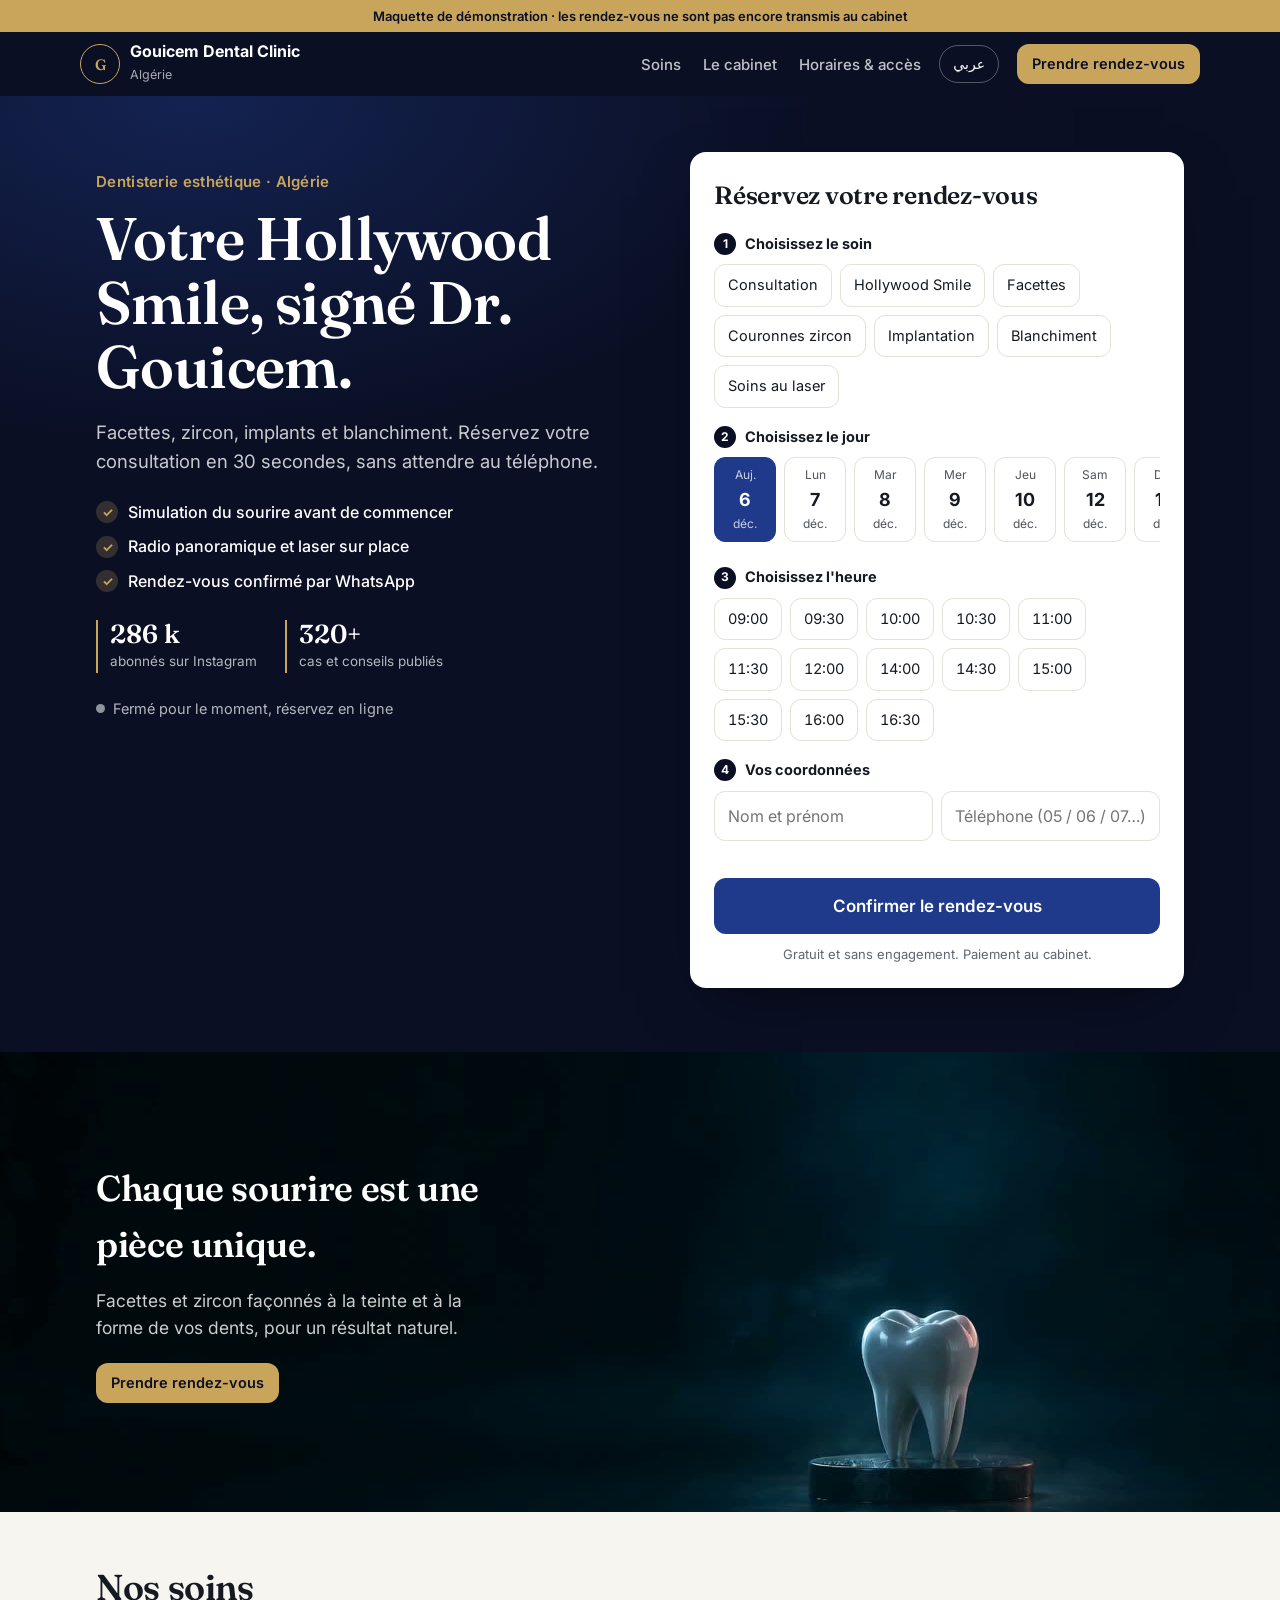
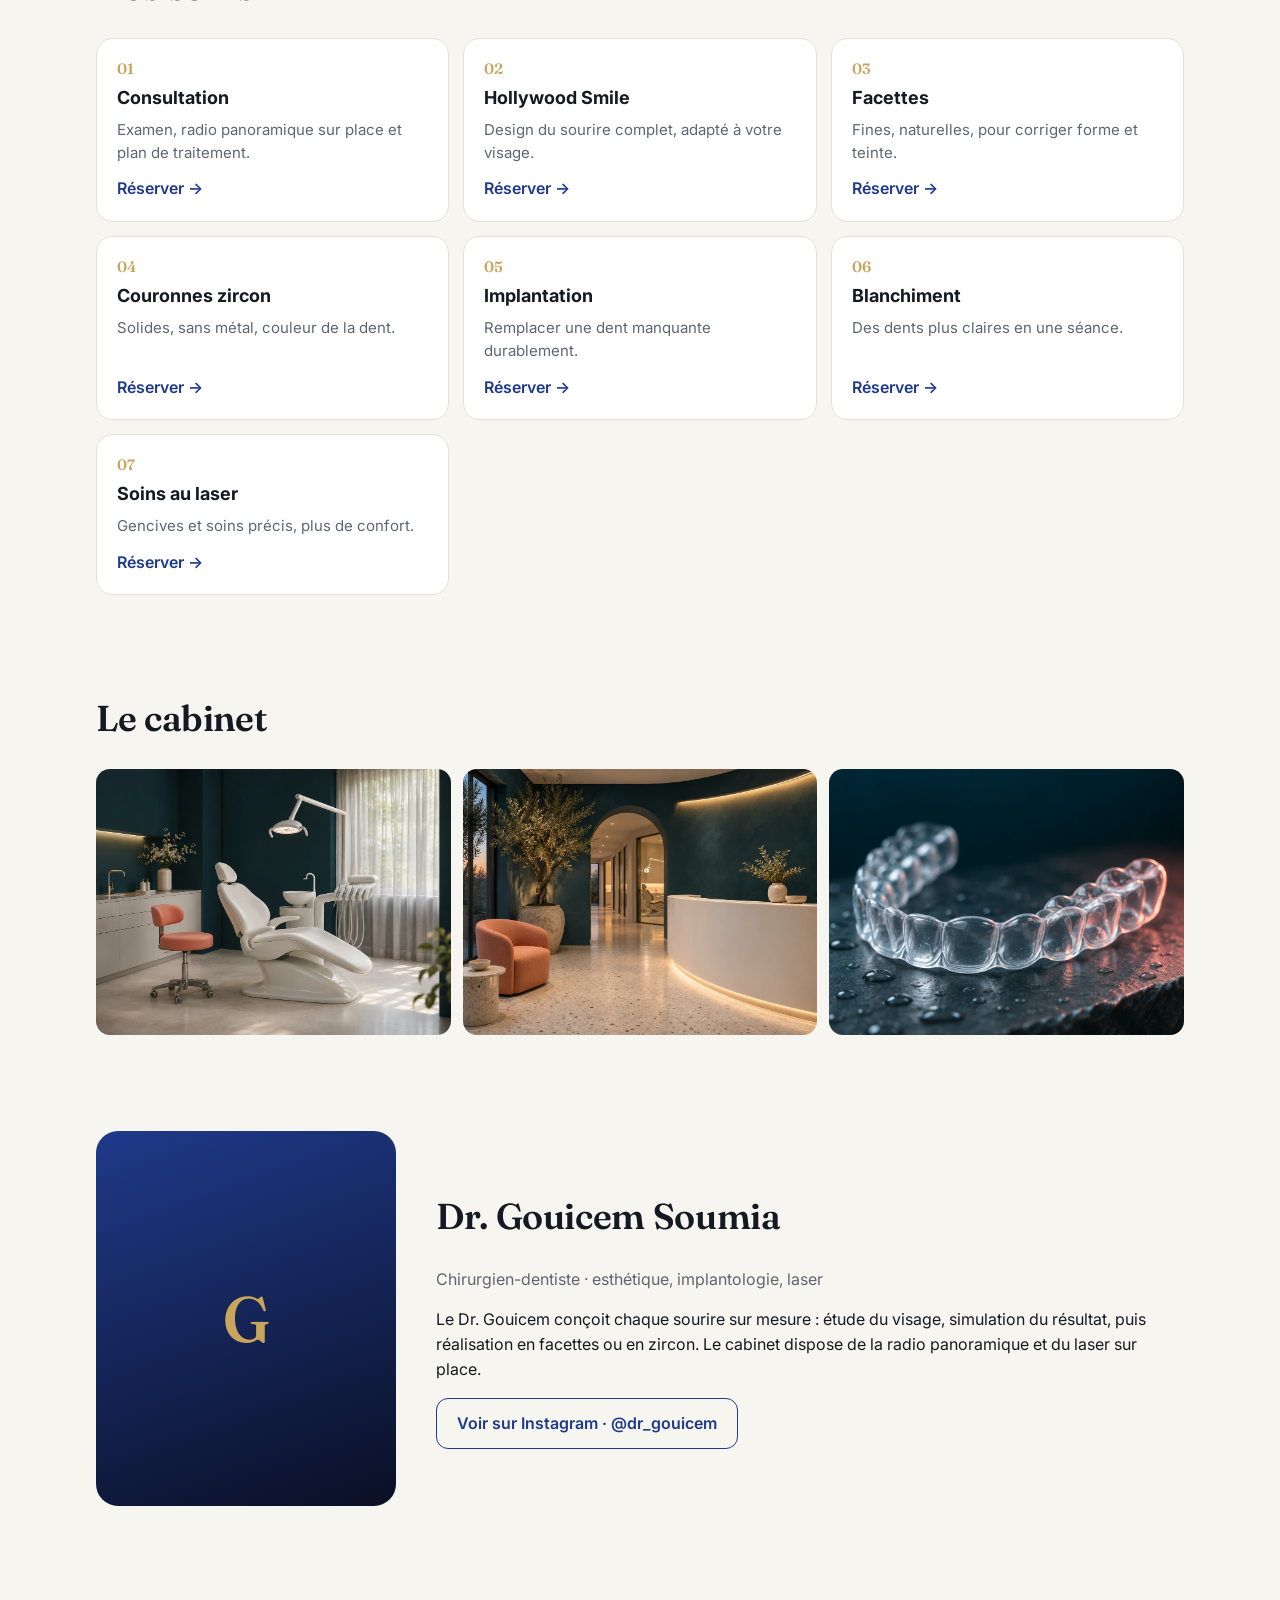
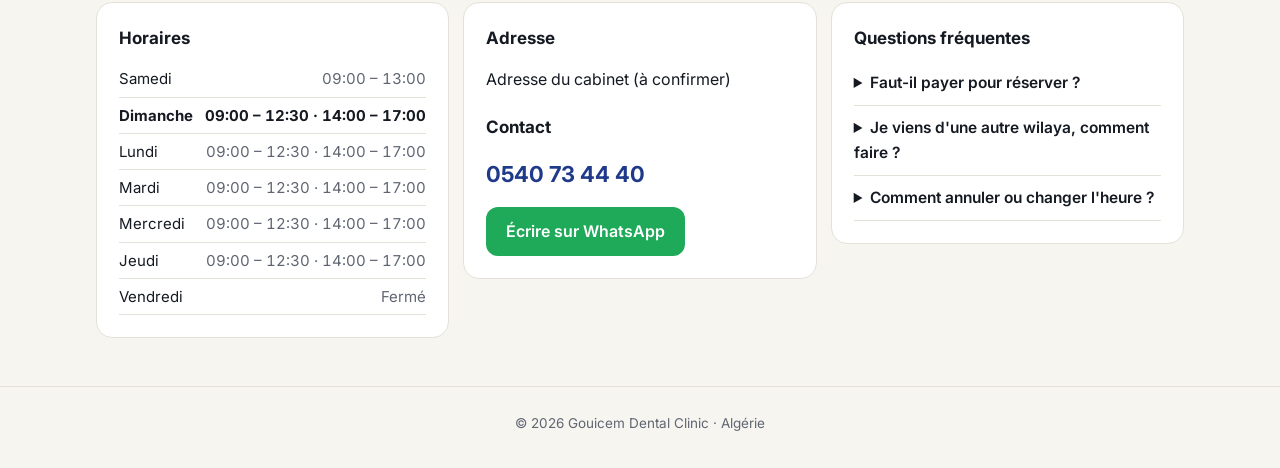
==== index.html @ 14fdd7ce "Demo site: Gouicem Dental Clinic (booking demo) Co-Authored-By: Claude Fable 5.2 <noreply@anthropic." ====
<!doctype html>
<html lang="fr" dir="ltr">
<head>
<meta charset="utf-8">
<meta name="viewport" content="width=device-width, initial-scale=1">
<title>Cabinet</title>
<meta name="description" content="">
<meta name="robots" content="noindex, nofollow">
<link rel="preconnect" href="https://fonts.googleapis.com">
<link rel="preconnect" href="https://fonts.gstatic.com" crossorigin>
<link href="https://fonts.googleapis.com/css2?family=Fraunces:opsz,wght@9..144,500;9..144,600&family=Inter:wght@400;500;600;700&family=Tajawal:wght@400;500;700&display=swap" rel="stylesheet">
<link rel="stylesheet" href="css/style.css">
</head>
<body>

<div class="demo-bar" id="demoBar" hidden></div>

<header class="top">
  <a class="brand" href="#"><span class="logo" id="logo"></span><span><b id="brandName"></b><small id="brandSub"></small></span></a>
  <nav>
    <a href="#soins" data-t="navSoins"></a>
    <a href="#cabinet" data-t="navCabinet"></a>
    <a href="#infos" data-t="navInfos"></a>
  </nav>
  <button class="lang" id="lang" type="button"></button>
  <a class="btn small" href="#rdv" data-t="cta"></a>
</header>

<main>
  <div class="hero-bg">
  <section class="hero">
    <div class="hero-text">
      <p class="eyebrow" id="eyebrow"></p>
      <h1 id="tagline"></h1>
      <p class="lead" id="intro"></p>
      <ul class="points" id="points"></ul>
      <div class="proof" id="proof"></div>
      <p class="open" id="openNow"></p>
    </div>

    <div class="card book" id="rdv">
      <form id="form" novalidate>
        <h2 data-t="bookTitle"></h2>
        <p class="step"><span>1</span><b data-t="s1"></b></p>
        <div class="chips" id="services"></div>
        <p class="step"><span>2</span><b data-t="s2"></b></p>
        <div class="days" id="days"></div>
        <p class="step"><span>3</span><b data-t="s3"></b></p>
        <div class="slots" id="slots"></div>
        <p class="step"><span>4</span><b data-t="s4"></b></p>
        <div class="fields">
          <input id="name" name="name" autocomplete="name" maxlength="60" required>
          <input id="phone" name="phone" type="tel" inputmode="tel" autocomplete="tel" maxlength="14" dir="ltr" required>
          <input name="website" class="hp" tabindex="-1" autocomplete="off" aria-hidden="true">
        </div>
        <p class="err" id="err" role="alert"></p>
        <button class="btn big" id="submit" type="submit" data-t="submit"></button>
        <p class="fine" data-t="fine"></p>
      </form>
      <div class="done" id="done" hidden>
        <div class="check">✓</div>
        <h2 data-t="doneTitle"></h2>
        <p class="recap" id="recap"></p>
        <a class="btn big wa" id="waConfirm" target="_blank" rel="noopener" data-t="doneWa"></a>
        <button class="link" id="again" type="button" data-t="again"></button>
      </div>
    </div>
  </section>
  </div>

  <section class="film" id="film" hidden>
    <video id="filmVideo" muted loop playsinline preload="metadata"></video>
    <div class="film-text">
      <div>
        <h2 class="h" id="filmTitle"></h2>
        <p id="filmText"></p>
        <a class="btn small" href="#rdv" data-t="cta"></a>
      </div>
    </div>
  </section>

  <section id="soins" class="wrap">
    <h2 class="h" data-t="soinsTitle"></h2>
    <div class="grid" id="serviceCards"></div>
  </section>

  <section class="wrap" id="gallerySec" hidden>
    <h2 class="h" data-t="galleryTitle"></h2>
    <div class="gallery" id="gallery"></div>
  </section>

  <section id="cabinet" class="wrap about">
    <div class="portrait" id="portrait"></div>
    <div>
      <h2 class="h" id="docName"></h2>
      <p class="muted" id="docTitle"></p>
      <p id="docBio"></p>
      <a class="btn ghost" id="igLink" target="_blank" rel="noopener"></a>
    </div>
  </section>

  <section id="infos" class="wrap infos">
    <div class="card">
      <h3 data-t="hoursTitle"></h3>
      <table class="hours" id="hours"></table>
    </div>
    <div class="card">
      <h3 data-t="addrTitle"></h3>
      <p id="address"></p>
      <a class="btn ghost" id="mapLink" target="_blank" rel="noopener" data-t="map"></a>
      <h3 data-t="contactTitle"></h3>
      <p><a class="tel" id="telLink" dir="ltr"></a></p>
      <a class="btn wa" id="waLink" target="_blank" rel="noopener" data-t="wa"></a>
    </div>
    <div class="card">
      <h3 data-t="faqTitle"></h3>
      <div id="faq"></div>
    </div>
  </section>
</main>

<footer><span id="foot"></span></footer>

<div class="bar">
  <a id="barTel" data-t="call"></a>
  <a id="barWa" class="wa" target="_blank" rel="noopener">WhatsApp</a>
  <a href="#rdv" class="main" data-t="ctaShort"></a>
</div>

<script src="site.config.js"></script>
<script src="js/slots.js"></script>
<script src="js/api.js"></script>
<script src="js/app.js"></script>
</body>
</html>
---- css/style.css ----
:root {
  --p: #0e7c7b; --dark: #0b3b3c; --accent: #e8a33d;
  --bg: #f7f5f0; --card: #fff; --ink: #151a22; --muted: #5f6672; --line: #e4e1d9;
  --r: 16px;
}
* { box-sizing: border-box; }
html { scroll-behavior: smooth; scroll-padding-top: 76px; }
body { margin: 0; background: var(--bg); color: var(--ink); font: 16px/1.55 Inter, system-ui, sans-serif; }
[dir=rtl] body { font-family: Tajawal, system-ui, sans-serif; font-size: 17px; }
h1, h2.h, .book h2, .done h2 { font-family: Fraunces, Georgia, serif; font-weight: 600; letter-spacing: -.01em; margin: 0; }
[dir=rtl] :is(h1, h2.h, .book h2, .done h2) { font-family: Tajawal, sans-serif; font-weight: 700; letter-spacing: 0; }
a { color: inherit; }
[hidden] { display: none !important; }

.top { position: sticky; top: 0; z-index: 20; display: flex; align-items: center; gap: 18px; padding: 10px max(16px, calc((100vw - 1120px) / 2)); background: var(--dark); color: #fff; }
.brand { display: flex; align-items: center; gap: 10px; text-decoration: none; margin-inline-end: auto; min-width: 0; }
.brand b { display: block; line-height: 1.2; }
.brand small { color: rgba(255, 255, 255, .65); font-size: 12.5px; }
.logo { width: 40px; height: 40px; border-radius: 50%; border: 1.5px solid var(--accent); color: var(--accent); display: grid; place-items: center; font: 600 15px Fraunces, serif; flex: none; }
.top nav { display: flex; gap: 22px; }
.top nav a { text-decoration: none; color: rgba(255, 255, 255, .75); font-weight: 500; font-size: 15px; }
.top nav a:hover { color: #fff; }
.lang { border: 1px solid rgba(255, 255, 255, .3); background: transparent; color: #fff; border-radius: 999px; padding: 7px 13px; font: inherit; font-size: 14px; cursor: pointer; }

.btn { display: inline-flex; align-items: center; justify-content: center; gap: 8px; background: var(--p); color: #fff; border: 0; border-radius: 12px; padding: 12px 20px; font: inherit; font-weight: 600; text-decoration: none; cursor: pointer; transition: filter .15s, transform .15s; }
.btn:hover { filter: brightness(1.08); }
.btn:active { transform: translateY(1px); }
.btn[disabled] { opacity: .55; cursor: default; }
.btn.small { padding: 9px 15px; font-size: 14.5px; background: var(--accent); color: var(--dark); }
.btn.big { width: 100%; padding: 15px; font-size: 17px; }
.btn.ghost { background: transparent; color: var(--p); border: 1.5px solid var(--p); }
.btn.wa, .bar .wa { background: #1faa59; color: #fff; }
.link { background: none; border: 0; color: var(--muted); font: inherit; text-decoration: underline; cursor: pointer; margin-top: 12px; }

.hero-bg { background: radial-gradient(900px 500px at 15% 0%, color-mix(in srgb, var(--p) 45%, var(--dark)), var(--dark) 70%); color: #fff; }
.hero { display: grid; grid-template-columns: 1.05fr .95fr; gap: 48px; align-items: start; max-width: 1120px; margin: 0 auto; padding: 56px 16px 64px; }
.hero > * { min-width: 0; }
.hero-text { padding-top: 18px; }
.eyebrow { color: var(--accent); font-weight: 600; margin: 0 0 14px; font-size: 15px; letter-spacing: .02em; }
h1 { font-size: clamp(36px, 5.2vw, 60px); line-height: 1.06; }
.lead { font-size: 18.5px; color: rgba(255, 255, 255, .78); max-width: 30em; margin: 20px 0 24px; }
.points { list-style: none; padding: 0; margin: 0 0 26px; display: grid; gap: 10px; }
.points li { display: flex; gap: 10px; align-items: center; font-weight: 500; }
.points li::before { content: "✓"; width: 22px; height: 22px; border-radius: 50%; background: color-mix(in srgb, var(--accent) 22%, transparent); color: var(--accent); display: grid; place-items: center; font-size: 13px; font-weight: 700; flex: none; }
.proof { display: flex; gap: 28px; flex-wrap: wrap; margin-bottom: 22px; }
.proof div { border-inline-start: 2px solid var(--accent); padding-inline-start: 12px; }
.proof b { display: block; font: 600 26px Fraunces, serif; line-height: 1.1; }
.proof span { font-size: 13.5px; color: rgba(255, 255, 255, .7); }
.open { display: inline-flex; align-items: center; gap: 8px; font-size: 14.5px; color: rgba(255, 255, 255, .7); margin: 0; }
.open::before { content: ""; width: 9px; height: 9px; border-radius: 50%; background: #8d949c; }
.open.on::before { background: #2fd27a; box-shadow: 0 0 0 4px rgba(47, 210, 122, .2); }

.card { background: var(--card); border: 1px solid var(--line); border-radius: var(--r); padding: 22px; }
.book { color: var(--ink); border: 0; box-shadow: 0 24px 60px -20px rgba(0, 0, 0, .5); padding: 24px; }
.book h2, .done h2 { font-size: 25px; margin-bottom: 4px; }
.step { display: flex; align-items: center; gap: 9px; margin: 18px 0 9px; font-size: 14.5px; }
.step span { width: 22px; height: 22px; border-radius: 50%; background: var(--dark); color: #fff; display: grid; place-items: center; font-size: 12px; font-weight: 700; }
.chips, .slots { display: flex; flex-wrap: wrap; gap: 8px; }
:is(.chips, .slots, .days) button { border: 1.5px solid var(--line); background: #fff; color: var(--ink); border-radius: 11px; padding: 9px 13px; font: inherit; font-size: 14.5px; cursor: pointer; transition: border-color .12s, background .12s; }
:is(.chips, .slots, .days) button:hover { border-color: var(--p); }
:is(.chips, .slots, .days) button.on { background: var(--p); border-color: var(--p); color: #fff; }
.days { display: flex; gap: 8px; overflow-x: auto; padding-bottom: 6px; scrollbar-width: thin; }
.days button { flex: none; min-width: 62px; padding: 8px 6px; display: grid; gap: 1px; text-align: center; }
.days small { font-size: 12px; opacity: .75; }
.days b { font-size: 18px; }
.slots button { min-width: 68px; font-variant-numeric: tabular-nums; direction: ltr; }
.slots .empty { color: var(--muted); font-size: 14.5px; margin: 4px 0; }
.fields { display: grid; grid-template-columns: 1fr 1fr; gap: 8px; }
.fields input { border: 1.5px solid var(--line); border-radius: 11px; padding: 12px 13px; font: inherit; width: 100%; min-width: 0; background: #fff; color: var(--ink); }
.fields input:focus { outline: 0; border-color: var(--p); }
[dir=rtl] #phone { text-align: right; }
.hp { position: absolute; left: -9999px; width: 1px; height: 1px; opacity: 0; }
.err { color: #b3261e; font-size: 14.5px; min-height: 1.4em; margin: 10px 0 6px; }
.fine { color: var(--muted); font-size: 13px; text-align: center; margin: 10px 0 0; }
.done { text-align: center; padding: 12px 0; }
.check { width: 58px; height: 58px; margin: 0 auto 14px; border-radius: 50%; background: #1faa59; color: #fff; display: grid; place-items: center; font-size: 28px; }
.recap { font-size: 18px; margin: 10px 0 20px; }
.recap b { display: block; font-size: 22px; }

.wrap { max-width: 1120px; margin: 0 auto; padding: 48px 16px; }
h2.h { font-size: clamp(27px, 3.4vw, 36px); margin-bottom: 22px; }
.grid { display: grid; grid-template-columns: repeat(3, 1fr); gap: 14px; }
.svc { background: var(--card); border: 1px solid var(--line); border-radius: var(--r); padding: 20px; display: flex; flex-direction: column; gap: 6px; }
.svc i { font-style: normal; color: var(--accent); font: 600 15px Fraunces, serif; }
.svc b { font-size: 18px; }
.svc p { margin: 0; color: var(--muted); font-size: 15px; flex: 1; }
.svc button { align-self: flex-start; background: none; border: 0; padding: 6px 0 0; color: var(--p); font: inherit; font-weight: 600; cursor: pointer; }
.about { display: grid; grid-template-columns: 300px 1fr; gap: 40px; align-items: center; }
.portrait { aspect-ratio: 4/5; border-radius: 22px; background: linear-gradient(160deg, var(--p), var(--dark)); display: grid; place-items: center; color: var(--accent); font: 600 64px Fraunces, serif; overflow: hidden; }
.portrait img, .gallery img { width: 100%; height: 100%; object-fit: cover; display: block; }
.muted { color: var(--muted); margin: 6px 0 14px; }
.gallery { display: grid; grid-template-columns: repeat(auto-fit, minmax(200px, 1fr)); gap: 12px; }
.gallery img { aspect-ratio: 4/3; border-radius: 14px; }
.film { position: relative; background: #04070d; color: #fff; overflow: hidden; min-height: 460px; display: grid; align-items: center; }
.film video { position: absolute; inset: 0; width: 100%; height: 100%; object-fit: cover; object-position: 70% center; }
[dir=rtl] .film video { transform: scaleX(-1); }
.film-text { position: relative; width: 100%; max-width: 1120px; margin: 0 auto; padding: 56px 16px; }
.film-text > div { max-width: 25em; }
.film-text p { color: rgba(255, 255, 255, .8); font-size: 17.5px; margin: 0 0 22px; }
.film-text h2.h { margin-bottom: 14px; }
.infos { display: grid; grid-template-columns: repeat(3, 1fr); gap: 14px; align-items: start; }
.infos h3 { margin: 0 0 10px; font-size: 17px; }
.infos h3:not(:first-child) { margin-top: 22px; }
.hours { width: 100%; border-collapse: collapse; font-size: 15px; }
.hours td { padding: 6px 0; border-bottom: 1px solid var(--line); }
.hours td:last-child { text-align: end; font-variant-numeric: tabular-nums; color: var(--muted); }
.hours tr.today td { font-weight: 700; color: var(--ink); }
.tel { font-size: 22px; font-weight: 700; text-decoration: none; color: var(--p); }
details { border-bottom: 1px solid var(--line); padding: 10px 0; }
summary { cursor: pointer; font-weight: 600; font-size: 15.5px; }
details p { margin: 8px 0 2px; color: var(--muted); font-size: 15px; }
footer { text-align: center; color: var(--muted); font-size: 13.5px; padding: 26px 16px 34px; border-top: 1px solid var(--line); }
.bar { display: none; }

@media (max-width: 900px) {
  .top nav, .top .btn { display: none; }
  .hero { grid-template-columns: 1fr; gap: 28px; padding: 26px 16px 36px; }
  .hero-text { padding-top: 0; }
  .grid { grid-template-columns: 1fr 1fr; }
  .about { grid-template-columns: 1fr; gap: 22px; }
  .portrait { max-width: 240px; }
  .infos { grid-template-columns: 1fr; }
  .film { min-height: 520px; align-items: start; }
  .film::after { content: ""; position: absolute; inset: 0; background: linear-gradient(#04070d 8%, transparent 55%); }
  .film-text { z-index: 1; padding-top: 36px; }
  .film video { object-position: 72% bottom; }
  body { padding-bottom: 68px; }
  .bar { display: grid; grid-template-columns: 1fr 1fr 1.4fr; gap: 8px; position: fixed; inset: auto 0 0 0; z-index: 30; padding: 9px 10px calc(9px + env(safe-area-inset-bottom)); background: #fff; border-top: 1px solid var(--line); }
  .bar a { text-align: center; text-decoration: none; padding: 12px 6px; border-radius: 11px; font-weight: 600; font-size: 15px; border: 1.5px solid var(--line); }
  .bar .wa { border-color: #1faa59; }
  .bar .main { background: var(--p); border-color: var(--p); color: #fff; }
}
@media (max-width: 480px) {
  .grid, .fields { grid-template-columns: 1fr; }
  .book { padding: 18px; }
}
.demo-bar { background: var(--accent); color: var(--dark); text-align: center; font-size: 13px; font-weight: 600; padding: 6px 12px; }
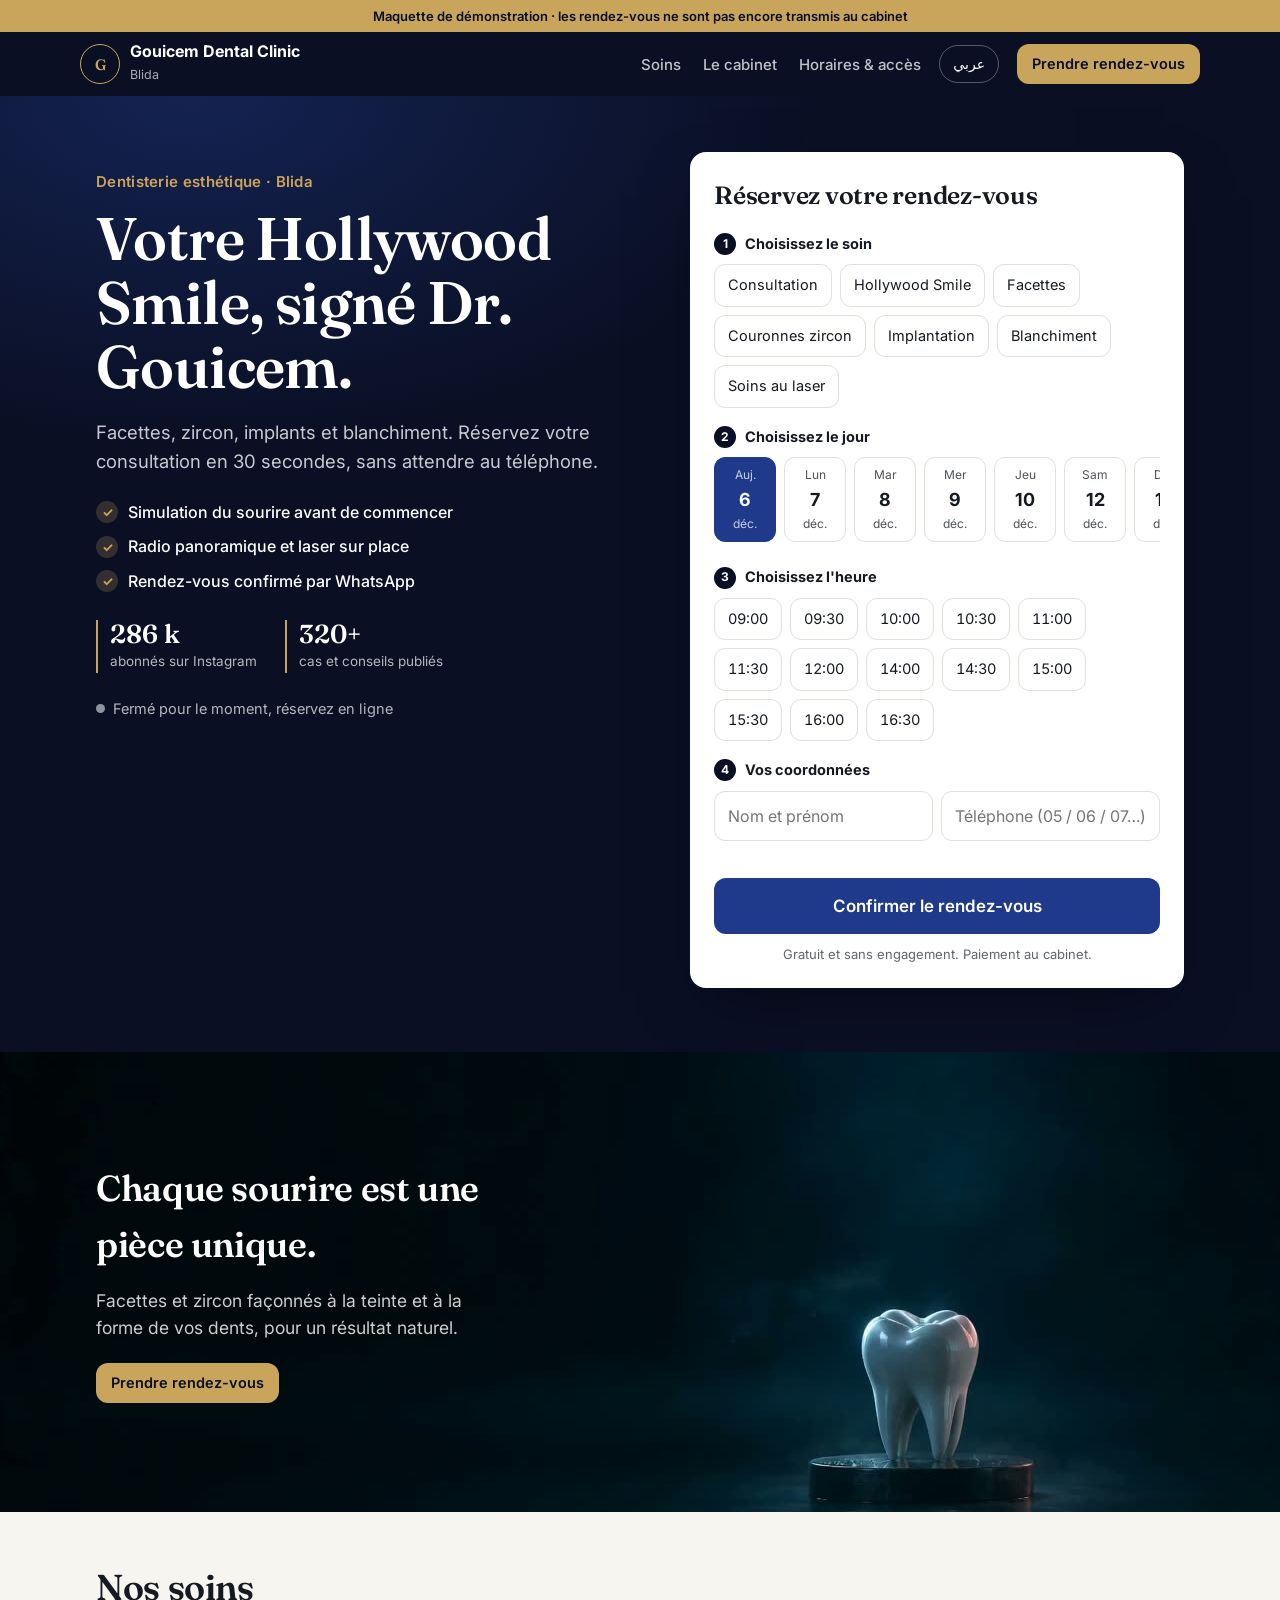
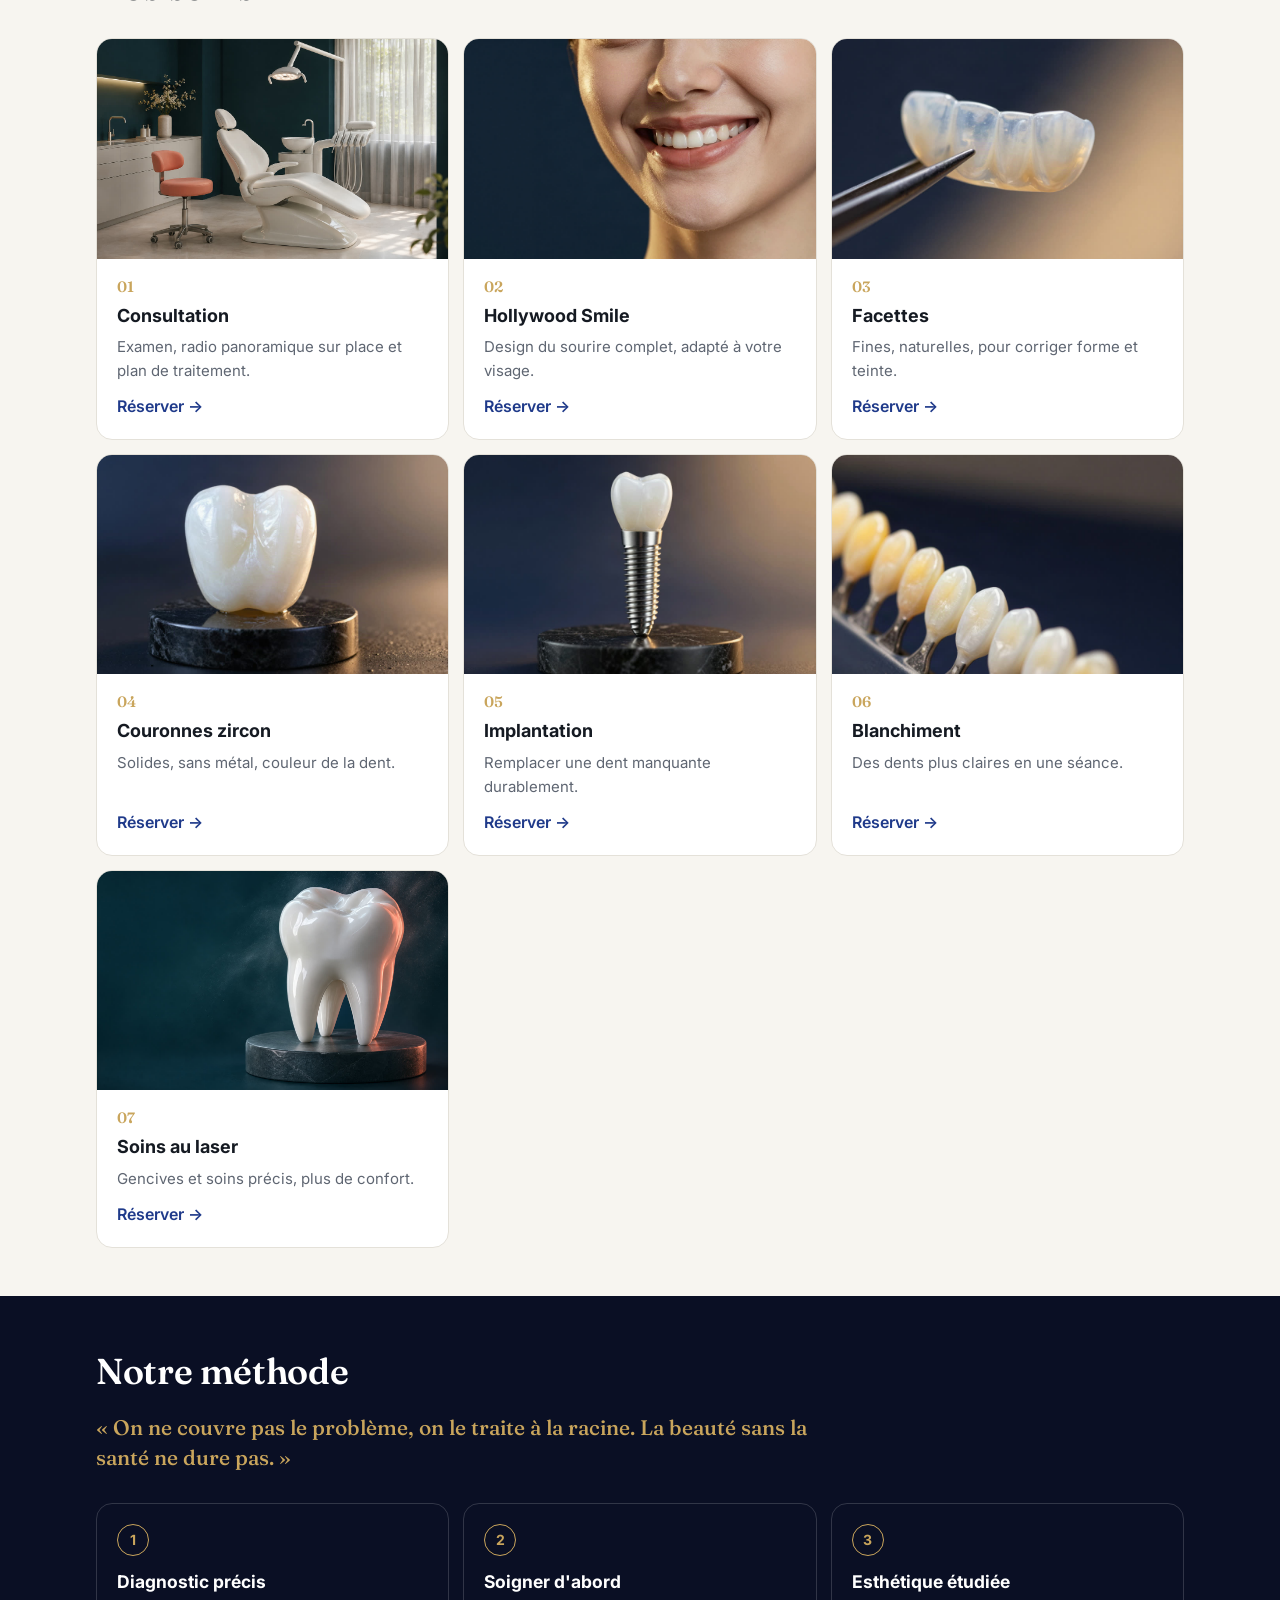
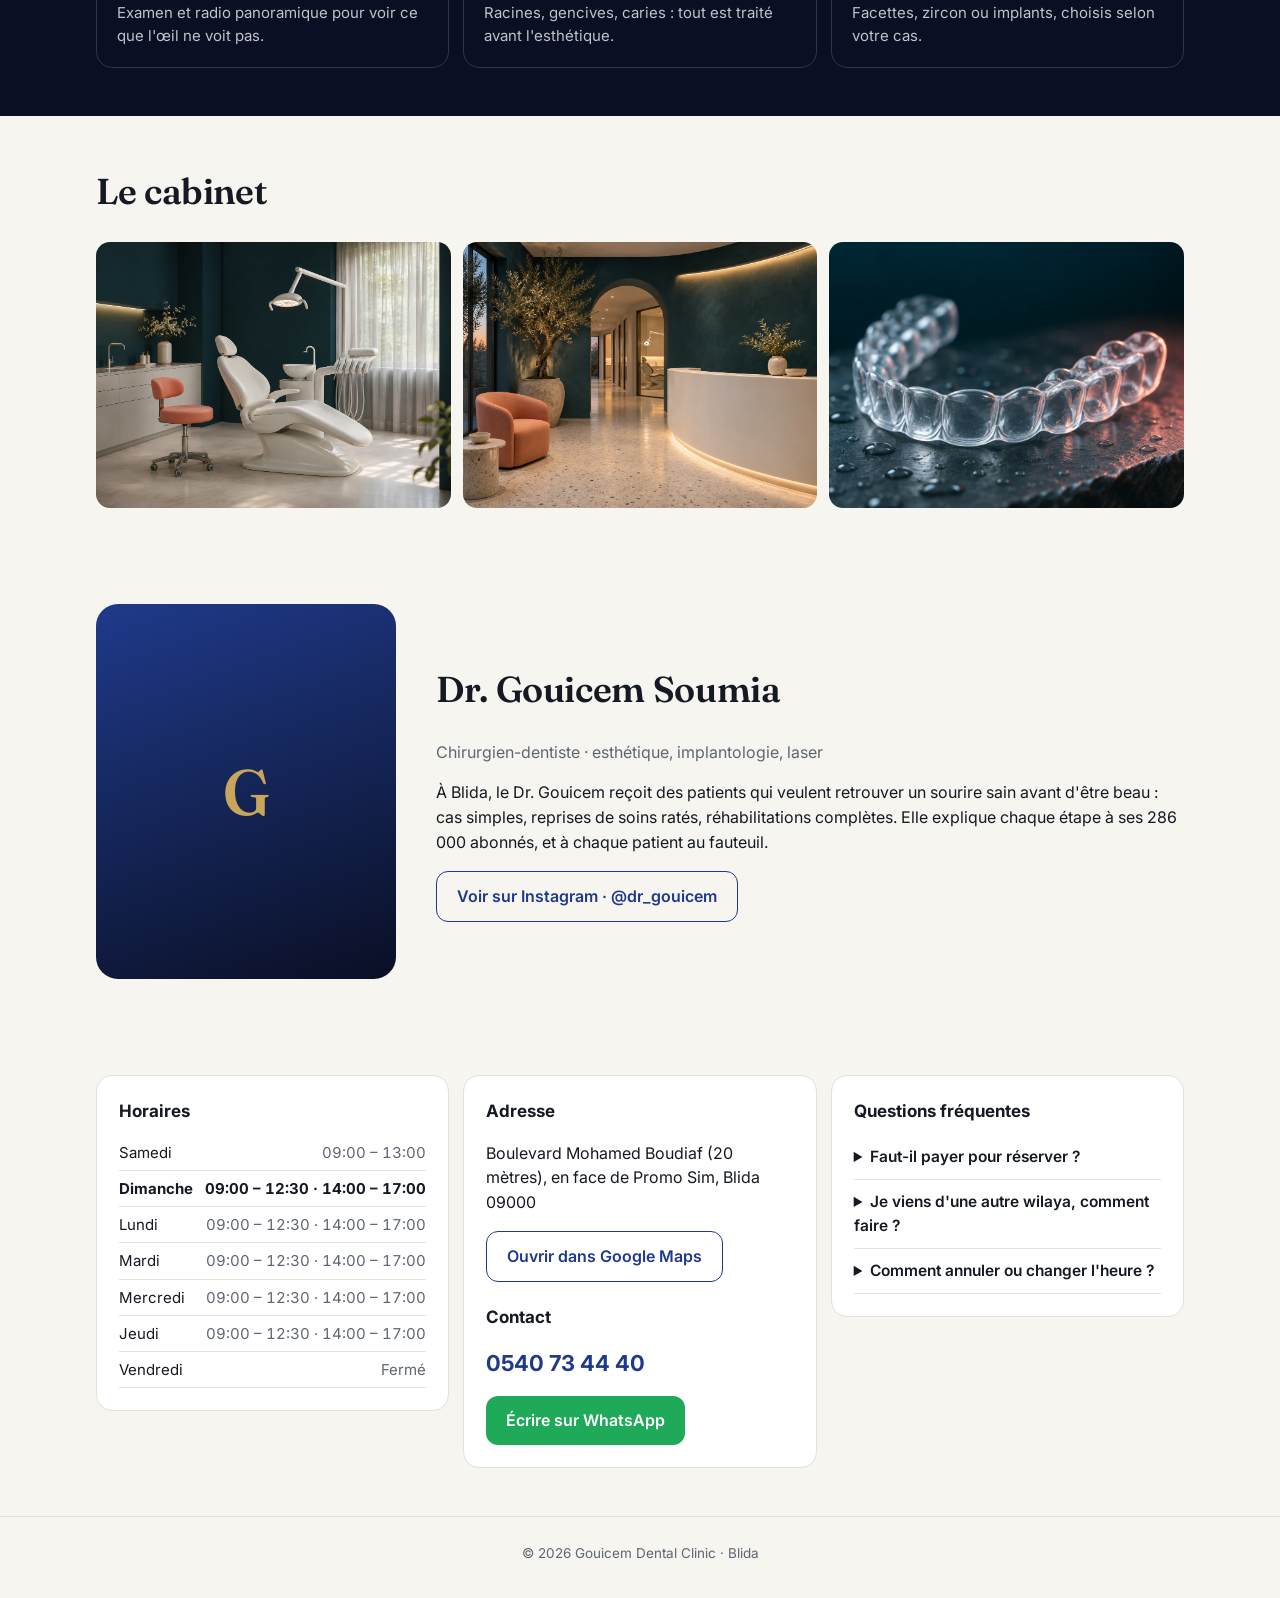
==== commit 485882ba: "Add service visuals, method section, Blida address Co-Authored-By: Claude Fable 5.2 <noreply@anthrop" ====
--- a/index.html
+++ b/index.html
@@ -84,6 +84,14 @@
     <div class="grid" id="serviceCards"></div>
   </section>
 
+  <section class="method-bg" id="methodSec" hidden>
+    <div class="wrap">
+      <h2 class="h" id="methodTitle"></h2>
+      <p class="quote" id="methodQuote"></p>
+      <ol class="method" id="method"></ol>
+    </div>
+  </section>
+
   <section class="wrap" id="gallerySec" hidden>
     <h2 class="h" data-t="galleryTitle"></h2>
     <div class="gallery" id="gallery"></div>
--- a/css/style.css
+++ b/css/style.css
@@ -80,7 +80,9 @@
 .wrap { max-width: 1120px; margin: 0 auto; padding: 48px 16px; }
 h2.h { font-size: clamp(27px, 3.4vw, 36px); margin-bottom: 22px; }
 .grid { display: grid; grid-template-columns: repeat(3, 1fr); gap: 14px; }
-.svc { background: var(--card); border: 1px solid var(--line); border-radius: var(--r); padding: 20px; display: flex; flex-direction: column; gap: 6px; }
+.svc { background: var(--card); border: 1px solid var(--line); border-radius: var(--r); overflow: hidden; display: flex; flex-direction: column; }
+.svc > img { width: 100%; aspect-ratio: 16/10; object-fit: cover; display: block; }
+.svc-body { padding: 18px 20px 20px; display: flex; flex-direction: column; gap: 6px; flex: 1; }
 .svc i { font-style: normal; color: var(--accent); font: 600 15px Fraunces, serif; }
 .svc b { font-size: 18px; }
 .svc p { margin: 0; color: var(--muted); font-size: 15px; flex: 1; }
@@ -135,3 +137,12 @@
   .book { padding: 18px; }
 }
 .demo-bar { background: var(--accent); color: var(--dark); text-align: center; font-size: 13px; font-weight: 600; padding: 6px 12px; }
+.method-bg { background: var(--dark); color: #fff; }
+.method-bg h2.h { margin-bottom: 12px; }
+.quote { font: 500 21px/1.45 Fraunces, Georgia, serif; color: var(--accent); max-width: 34em; margin: 0 0 30px; }
+[dir=rtl] .quote { font-family: Tajawal, sans-serif; }
+.method { list-style: none; counter-reset: m; padding: 0; margin: 0; display: grid; grid-template-columns: repeat(auto-fit, minmax(220px, 1fr)); gap: 14px; }
+.method li { counter-increment: m; border: 1px solid rgba(255, 255, 255, .16); border-radius: var(--r); padding: 20px; display: grid; gap: 6px; align-content: start; }
+.method li::before { content: counter(m); width: 30px; height: 30px; border-radius: 50%; border: 1.5px solid var(--accent); color: var(--accent); display: grid; place-items: center; font-weight: 700; font-size: 14px; margin-bottom: 6px; }
+.method b { font-size: 17.5px; }
+.method span { color: rgba(255, 255, 255, .75); font-size: 15px; }
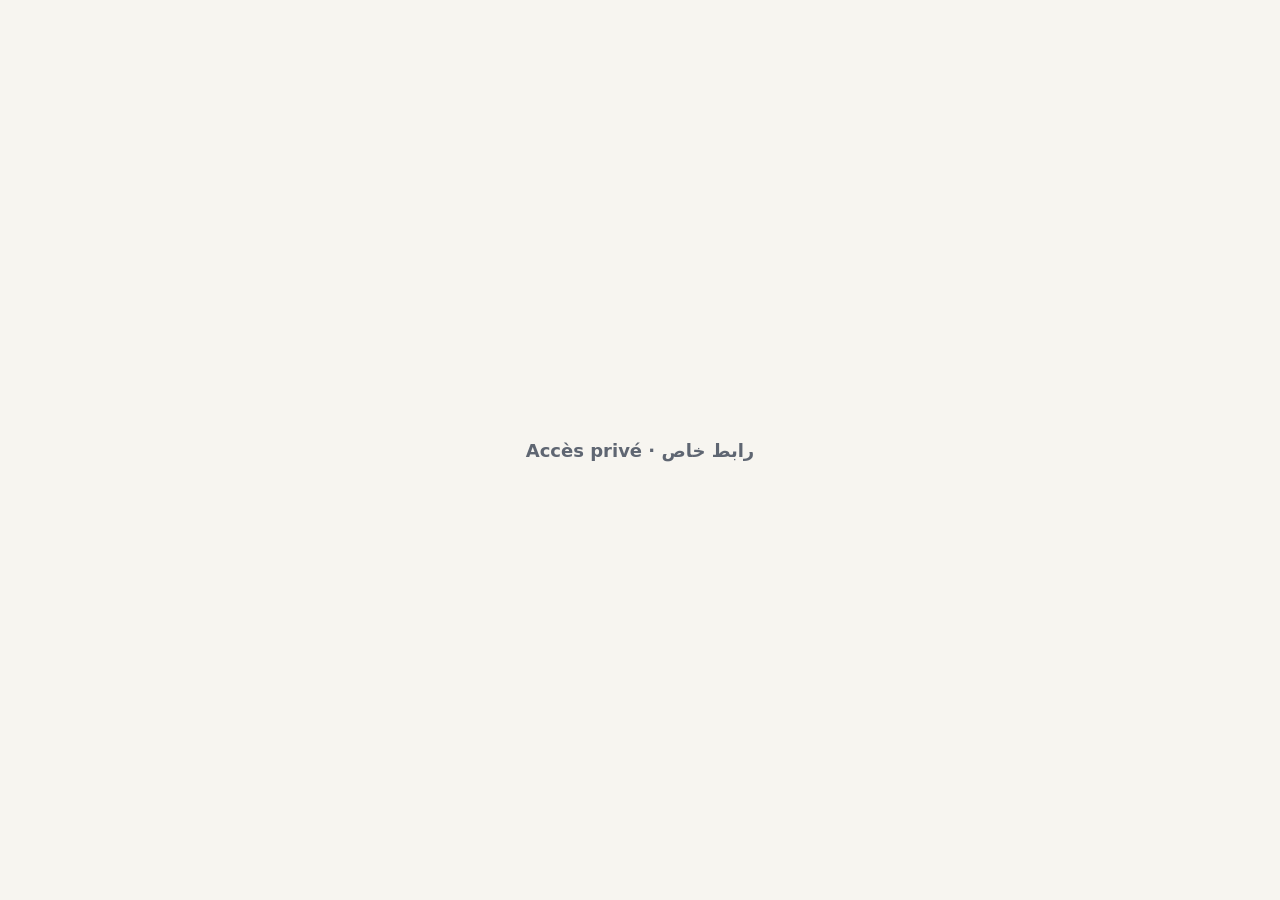
==== commit 9c174d60: "Private demo access key Co-Authored-By: Claude Fable 5.2 <noreply@anthropic.com>" ====
--- a/index.html
+++ b/index.html
@@ -10,6 +10,8 @@
 <link rel="preconnect" href="https://fonts.gstatic.com" crossorigin>
 <link href="https://fonts.googleapis.com/css2?family=Fraunces:opsz,wght@9..144,500;9..144,600&family=Inter:wght@400;500;600;700&family=Tajawal:wght@400;500;700&display=swap" rel="stylesheet">
 <link rel="stylesheet" href="css/style.css">
+<script src="js/acces.js"></script>
+<style>.locked body > * { display: none !important; } .locked body::before { content: "Accès privé · رابط خاص"; display: grid; place-items: center; min-height: 100vh; font: 600 18px system-ui, sans-serif; color: #5f6672; }</style>
 </head>
 <body>
 
